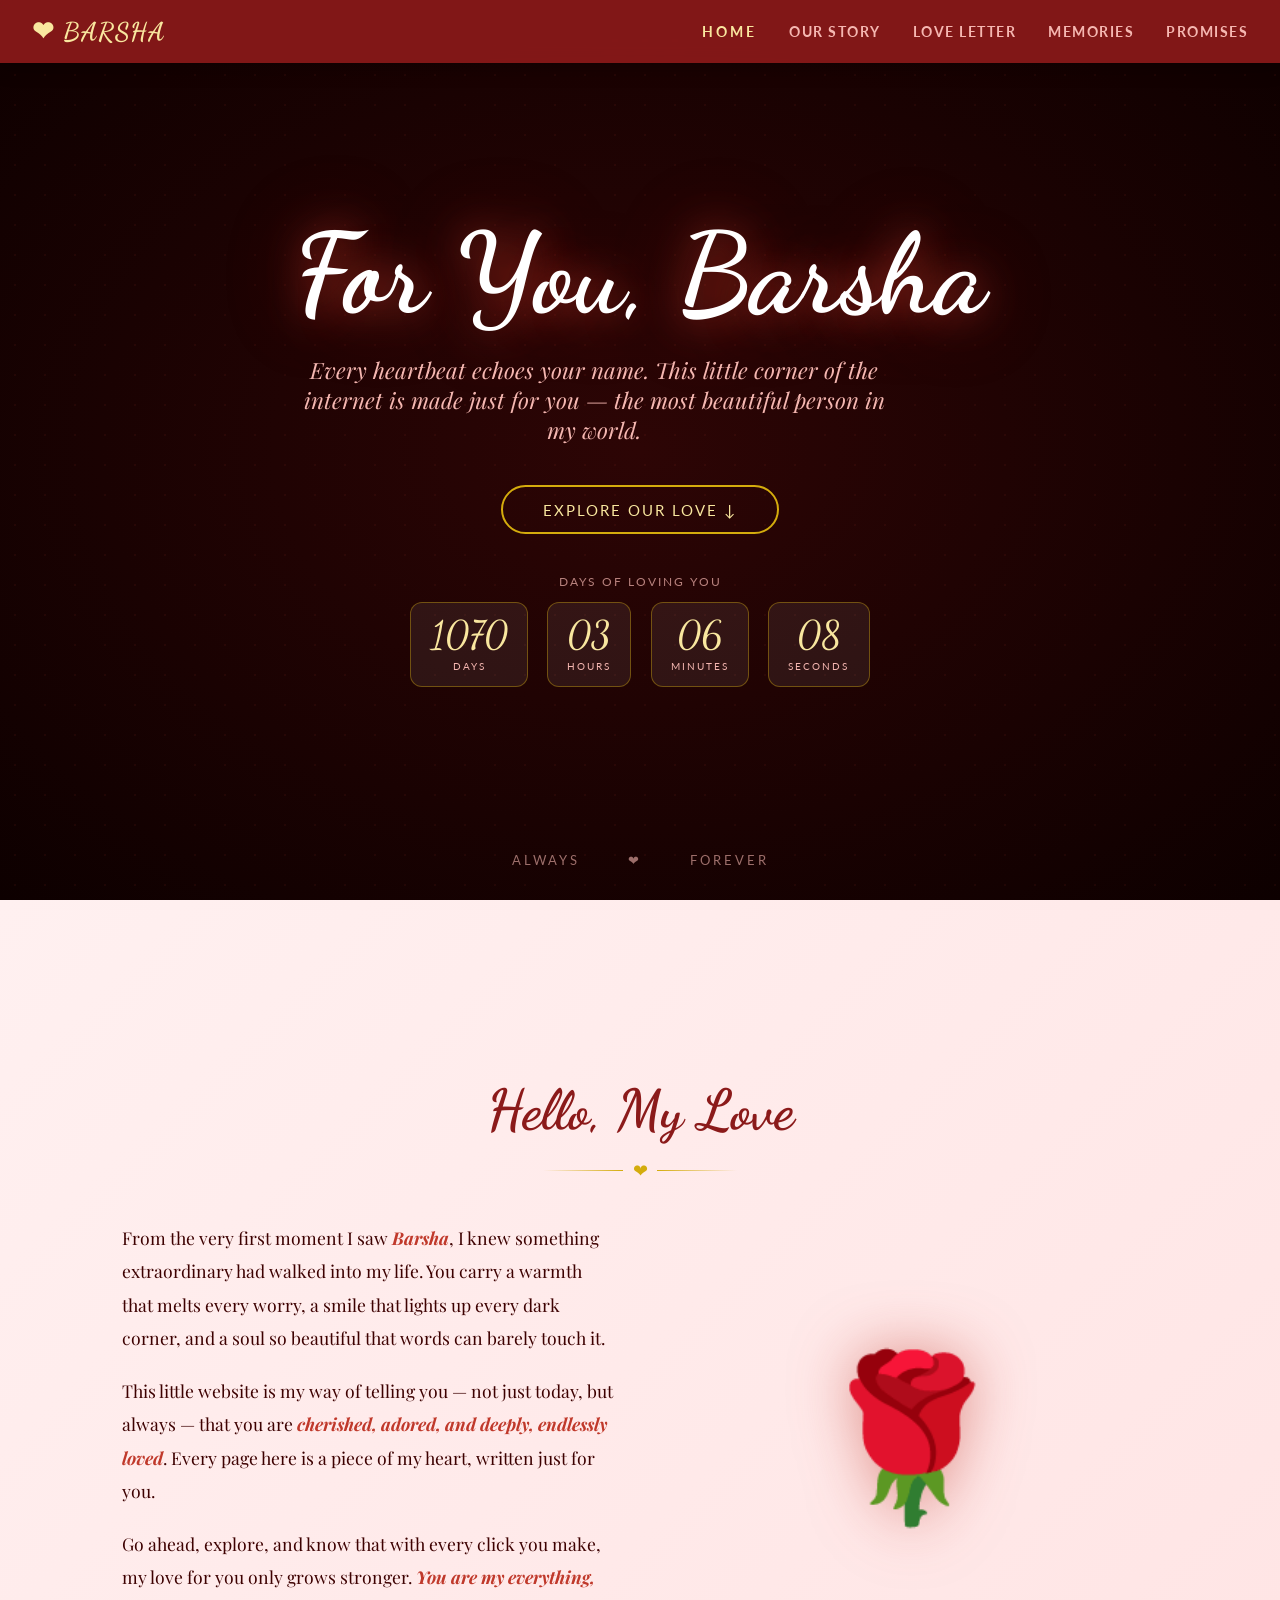
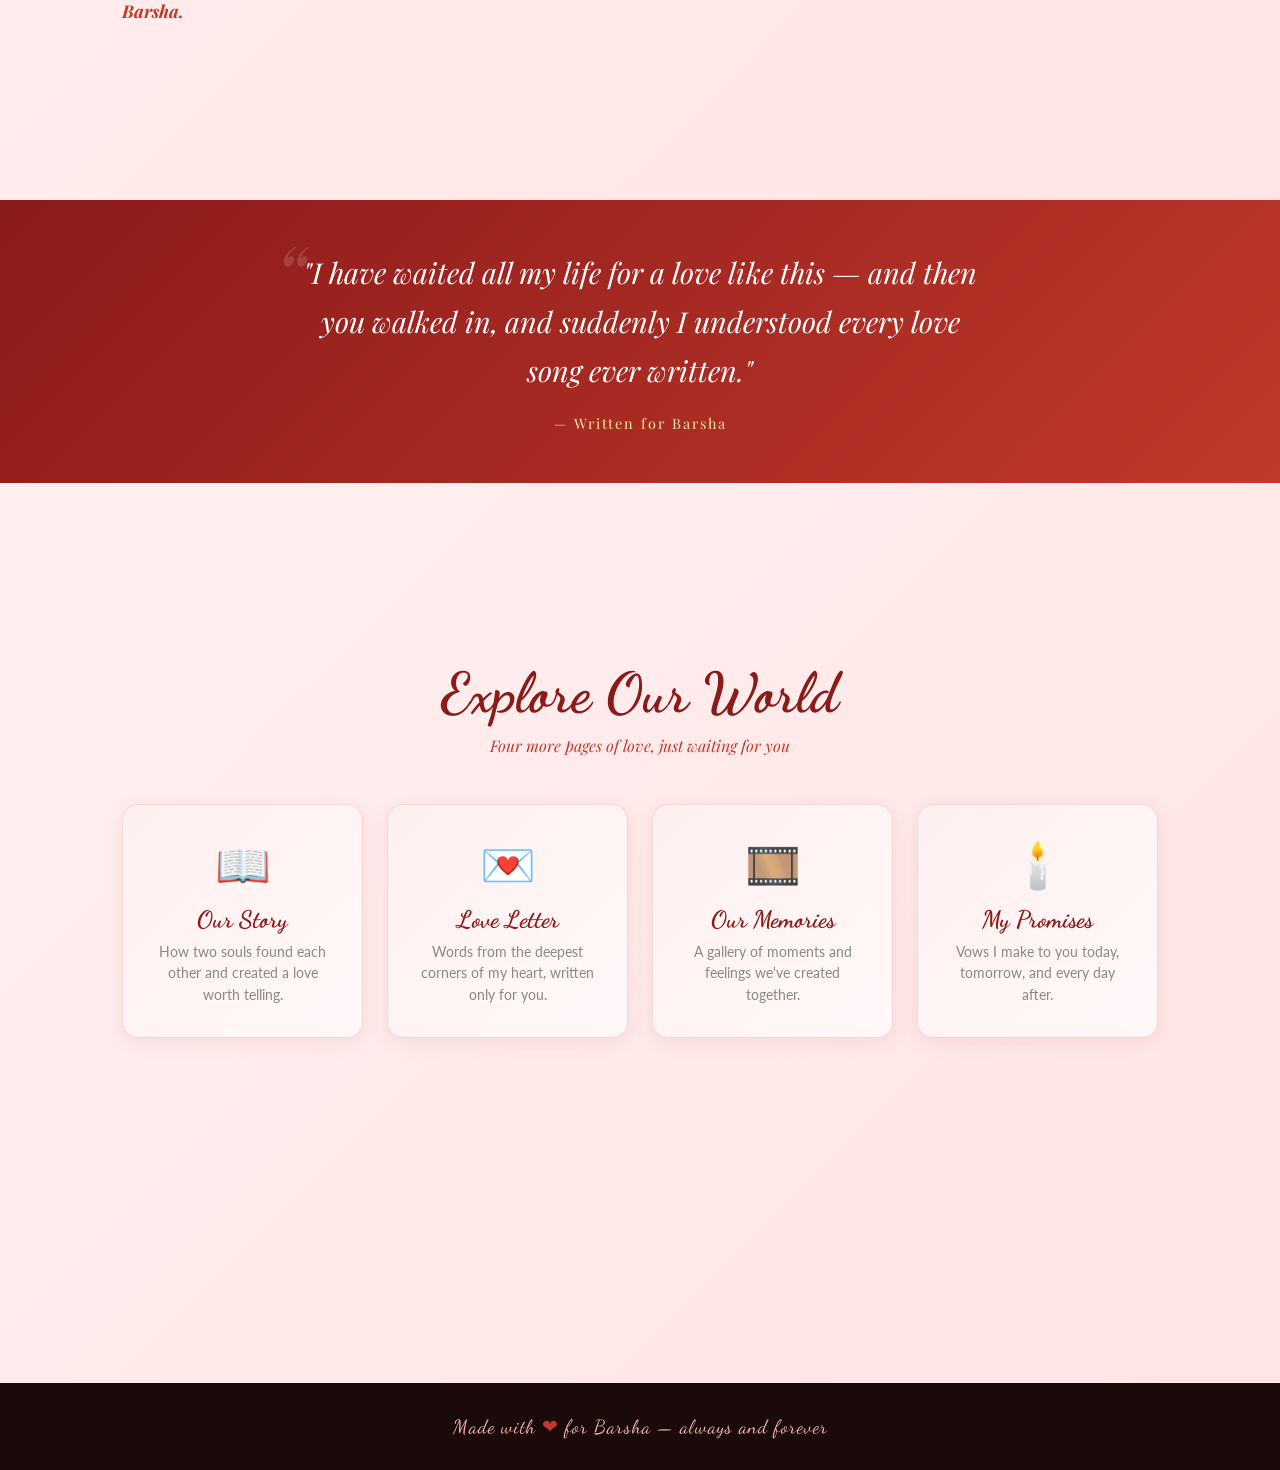
==== index.html @ e2875b76 "💖 Launch: A romantic website for Barsha" ====
﻿<!DOCTYPE html>
<html lang="en">
<head>
  <meta charset="UTF-8" />
  <meta name="viewport" content="width=device-width, initial-scale=1.0" />
  <title>For Barsha — With All My Love</title>
  <link rel="stylesheet" href="style.css" />
  <style>
    /* ── HOME PAGE SPECIFIC ── */
    .tagline-bar {
      position: absolute; bottom: 2rem; left: 0; right: 0;
      display: flex; justify-content: center; gap: 3rem; z-index: 3;
    }
    .tagline-bar span {
      color: rgba(245,183,177,0.6); font-size: .8rem; letter-spacing: 3px; text-transform: uppercase;
    }

    /* countdown */
    .countdown-wrap {
      margin-top: 2.5rem; animation: fadeInUp 1.5s ease both;
    }
    .countdown-grid {
      display: flex; gap: 1.2rem; justify-content: center; flex-wrap: wrap;
    }
    .count-box {
      background: rgba(255,255,255,0.07); border: 1px solid rgba(212,172,13,0.4);
      border-radius: 12px; padding: .8rem 1.2rem; text-align: center; min-width: 70px;
    }
    .count-num {
      font-family: "Dancing Script", cursive; font-size: 2.4rem; color: #F9E79F; display: block; line-height: 1;
    }
    .count-label { font-size: .65rem; letter-spacing: 2px; color: #F5B7B1; text-transform: uppercase; }

    /* intro section */
    .intro-grid {
      display: grid; grid-template-columns: 1fr 1fr; gap: 3rem; align-items: center;
    }
    .intro-text p {
      font-family: "Playfair Display", serif; font-size: 1.1rem; line-height: 1.9;
      color: #3D0000; margin-bottom: 1.2rem;
    }
    .intro-text p span { color: #C0392B; font-style: italic; font-weight: 700; }
    .rose-visual {
      display: flex; align-items: center; justify-content: center;
      font-size: 10rem; animation: pulse 3s ease-in-out infinite; filter: drop-shadow(0 0 30px rgba(192,57,43,0.5));
    }

    /* quote strip */
    .quote-strip {
      background: linear-gradient(135deg, #8B1A1A, #C0392B);
      padding: 3rem 2rem; text-align: center; margin: 0;
    }
    .quote-strip blockquote {
      font-family: "Playfair Display", serif; font-style: italic;
      font-size: clamp(1.2rem, 3vw, 1.8rem); color: #fff; max-width: 700px; margin: 0 auto;
      line-height: 1.7; position: relative;
    }
    .quote-strip blockquote::before { content: "\201C"; font-size: 5rem; color: rgba(255,255,255,0.15); position: absolute; top: -1rem; left: -1rem; line-height: 1; }
    .quote-strip cite { display: block; margin-top: 1rem; color: #F9E79F; font-style: normal; font-size: .9rem; letter-spacing: 2px; }

    /* nav links */
    .nav-cards {
      display: grid; grid-template-columns: repeat(auto-fit, minmax(220px, 1fr)); gap: 1.5rem;
    }
    .nav-card {
      background: linear-gradient(135deg, #fff0f0, #fff8f8); border-radius: 16px;
      padding: 2rem; text-align: center; border: 1px solid rgba(192,57,43,0.15);
      box-shadow: 0 4px 20px rgba(139,26,26,0.08); text-decoration: none;
      transition: transform .3s, box-shadow .3s; display: block;
    }
    .nav-card:hover { transform: translateY(-8px); box-shadow: 0 12px 40px rgba(139,26,26,0.18); }
    .nav-card .icon { font-size: 2.8rem; margin-bottom: .8rem; display: block; }
    .nav-card h3 { font-family: "Dancing Script", cursive; font-size: 1.5rem; color: #8B1A1A; margin-bottom: .4rem; }
    .nav-card p { font-size: .9rem; color: #888; line-height: 1.5; }

    @media (max-width: 768px) {
      .intro-grid { grid-template-columns: 1fr; }
      .rose-visual { font-size: 6rem; }
    }
  </style>
</head>
<body>

  <!-- Floating Hearts -->
  <div class="hearts-container" id="heartsContainer"></div>

  <!-- NAV -->
  <nav>
    <a href="index.html" class="logo">❤ Barsha</a>
    <a href="index.html" class="active">Home</a>
    <a href="story.html">Our Story</a>
    <a href="letter.html">Love Letter</a>
    <a href="memories.html">Memories</a>
    <a href="promises.html">Promises</a>
  </nav>

  <!-- HERO -->
  <section class="hero">
    <div class="hero-content">
      <h1>For You, Barsha</h1>
      <p>Every heartbeat echoes your name. This little corner of the internet is made just for you — the most beautiful person in my world.</p>
      <a href="story.html" class="hero-btn">Explore Our Love ↓</a>

      <div class="countdown-wrap">
        <div style="color:rgba(245,183,177,0.7);font-size:.75rem;letter-spacing:2px;text-transform:uppercase;margin-bottom:.8rem;">Days of loving you</div>
        <div class="countdown-grid" id="countdownGrid">
          <div class="count-box"><span class="count-num" id="days">—</span><span class="count-label">Days</span></div>
          <div class="count-box"><span class="count-num" id="hours">—</span><span class="count-label">Hours</span></div>
          <div class="count-box"><span class="count-num" id="minutes">—</span><span class="count-label">Minutes</span></div>
          <div class="count-box"><span class="count-num" id="seconds">—</span><span class="count-label">Seconds</span></div>
        </div>
      </div>
    </div>

    <div class="tagline-bar">
      <span>Always</span><span>❤</span><span>Forever</span>
    </div>
  </section>

  <!-- INTRO -->
  <section class="bg-rose">
    <div class="section">
      <h2 class="section-title reveal">Hello, My Love</h2>
      <div class="divider reveal">❤</div>
      <div class="intro-grid">
        <div class="intro-text reveal">
          <p>From the very first moment I saw <span>Barsha</span>, I knew something extraordinary had walked into my life. You carry a warmth that melts every worry, a smile that lights up every dark corner, and a soul so beautiful that words can barely touch it.</p>
          <p>This little website is my way of telling you — not just today, but always — that you are <span>cherished, adored, and deeply, endlessly loved</span>. Every page here is a piece of my heart, written just for you.</p>
          <p>Go ahead, explore, and know that with every click you make, my love for you only grows stronger. <span>You are my everything, Barsha.</span></p>
        </div>
        <div class="rose-visual reveal">🌹</div>
      </div>
    </div>
  </section>

  <!-- QUOTE -->
  <div class="quote-strip">
    <blockquote>
      "I have waited all my life for a love like this — and then you walked in, and suddenly I understood every love song ever written."
      <cite>— Written for Barsha</cite>
    </blockquote>
  </div>

  <!-- EXPLORE -->
  <section class="bg-rose">
    <div class="section">
      <h2 class="section-title reveal">Explore Our World</h2>
      <p class="section-sub reveal">Four more pages of love, just waiting for you</p>
      <div class="nav-cards">
        <a href="story.html" class="nav-card reveal">
          <span class="icon">📖</span>
          <h3>Our Story</h3>
          <p>How two souls found each other and created a love worth telling.</p>
        </a>
        <a href="letter.html" class="nav-card reveal">
          <span class="icon">💌</span>
          <h3>Love Letter</h3>
          <p>Words from the deepest corners of my heart, written only for you.</p>
        </a>
        <a href="memories.html" class="nav-card reveal">
          <span class="icon">🎞️</span>
          <h3>Our Memories</h3>
          <p>A gallery of moments and feelings we've created together.</p>
        </a>
        <a href="promises.html" class="nav-card reveal">
          <span class="icon">🕯️</span>
          <h3>My Promises</h3>
          <p>Vows I make to you today, tomorrow, and every day after.</p>
        </a>
      </div>
    </div>
  </section>

  <!-- FOOTER -->
  <footer>
    Made with <span>❤</span> for Barsha — always and forever
  </footer>

  <script>
    /* ── FLOATING HEARTS ── */
    const container = document.getElementById("heartsContainer");
    const emojis = ["❤️","💕","💗","💓","💖","🌹","💝","✨","💞","🌸"];
    function spawnHeart() {
      const el = document.createElement("div");
      el.className = "heart-particle";
      el.textContent = emojis[Math.floor(Math.random() * emojis.length)];
      el.style.left = Math.random() * 100 + "vw";
      el.style.fontSize = (.8 + Math.random() * 1.4) + "rem";
      const dur = 6 + Math.random() * 8;
      el.style.animationDuration = dur + "s";
      el.style.animationDelay = "0s";
      container.appendChild(el);
      setTimeout(() => el.remove(), dur * 1000);
    }
    setInterval(spawnHeart, 600);

    /* ── COUNTDOWN ── */
    // Change this date to your actual anniversary / start date
    const startDate = new Date("2024-01-01T00:00:00");
    function updateCountdown() {
      const now = new Date();
      const diff = now - startDate;
      if (diff < 0) return;
      const days    = Math.floor(diff / 86400000);
      const hours   = Math.floor((diff % 86400000) / 3600000);
      const minutes = Math.floor((diff % 3600000) / 60000);
      const seconds = Math.floor((diff % 60000) / 1000);
      document.getElementById("days").textContent    = String(days).padStart(3, "0");
      document.getElementById("hours").textContent   = String(hours).padStart(2, "0");
      document.getElementById("minutes").textContent = String(minutes).padStart(2, "0");
      document.getElementById("seconds").textContent = String(seconds).padStart(2, "0");
    }
    updateCountdown();
    setInterval(updateCountdown, 1000);

    /* ── SCROLL REVEAL ── */
    const reveals = document.querySelectorAll(".reveal");
    const obs = new IntersectionObserver(entries => {
      entries.forEach(e => { if (e.isIntersecting) { e.target.classList.add("visible"); } });
    }, { threshold: 0.15 });
    reveals.forEach(r => obs.observe(r));
  </script>
</body>
</html>
---- style.css ----
﻿/* =============================================
   LOVE FOR BARSHA — Shared Styles
   ============================================= */

@import url("https://fonts.googleapis.com/css2?family=Playfair+Display:ital,wght@0,400;0,700;1,400;1,700&family=Lato:wght@300;400;700&family=Dancing+Script:wght@400;700&display=swap");

:root {
  --deep-red:    #8B1A1A;
  --rose:        #C0392B;
  --blush:       #F5B7B1;
  --pink-light:  #FDE8E8;
  --gold:        #D4AC0D;
  --gold-light:  #F9E79F;
  --cream:       #FFF8F8;
  --dark:        #1A0A0A;
  --text:        #3D0000;
}

*, *::before, *::after { box-sizing: border-box; margin: 0; padding: 0; }
html { scroll-behavior: smooth; }

body {
  font-family: "Lato", sans-serif;
  background: var(--cream);
  color: var(--text);
  overflow-x: hidden;
  min-height: 100vh;
}

::-webkit-scrollbar { width: 6px; }
::-webkit-scrollbar-track { background: var(--pink-light); }
::-webkit-scrollbar-thumb { background: var(--rose); border-radius: 3px; }

/* NAV */
nav {
  position: fixed; top: 0; left: 0; right: 0; z-index: 1000;
  display: flex; justify-content: center; align-items: center; gap: 2rem;
  padding: 1rem 2rem;
  background: rgba(139,26,26,0.92);
  backdrop-filter: blur(10px);
  box-shadow: 0 2px 20px rgba(0,0,0,0.3);
}
nav .logo {
  font-family: "Dancing Script", cursive; font-size: 1.6rem;
  color: #F9E79F; text-decoration: none; margin-right: auto; letter-spacing: 1px;
}
nav a {
  color: #F5B7B1; text-decoration: none; font-size: 0.9rem;
  letter-spacing: 1.5px; text-transform: uppercase;
  transition: color .3s, letter-spacing .3s; font-weight: 700;
}
nav a:hover, nav a.active { color: #F9E79F; letter-spacing: 3px; }

/* HERO */
.hero {
  position: relative; height: 100vh;
  display: flex; flex-direction: column; align-items: center; justify-content: center;
  text-align: center; overflow: hidden;
  background: radial-gradient(ellipse at center, #2d0505 0%, #0d0000 100%);
}
.hero::before {
  content: ""; position: absolute; inset: 0;
  background-image: radial-gradient(circle, rgba(192,57,43,0.08) 1px, transparent 1px);
  background-size: 30px 30px;
  animation: bgDrift 40s linear infinite; pointer-events: none;
}
@keyframes bgDrift {
  from { background-position: 0 0; } to { background-position: 300px 300px; }
}
.hero-content { position: relative; z-index: 2; padding: 0 1rem; }
.hero h1 {
  font-family: "Dancing Script", cursive;
  font-size: clamp(3rem, 10vw, 7rem); color: #fff; line-height: 1.1;
  text-shadow: 0 0 40px rgba(192,57,43,0.8), 0 0 80px rgba(192,57,43,0.4);
  animation: fadeInUp .9s ease both;
}
.hero p {
  font-family: "Playfair Display", serif; font-style: italic;
  font-size: clamp(1rem, 2.5vw, 1.4rem); color: #F5B7B1;
  margin-top: 1.2rem; animation: fadeInUp 1.1s ease both; max-width: 600px;
}
.hero-btn {
  display: inline-block; margin-top: 2.5rem; padding: .85rem 2.5rem;
  background: transparent; border: 2px solid #D4AC0D; color: #F9E79F;
  font-family: "Lato", sans-serif; font-size: .95rem; letter-spacing: 2px;
  text-transform: uppercase; text-decoration: none; border-radius: 50px;
  transition: background .3s, color .3s, transform .2s;
  animation: fadeInUp 1.3s ease both; cursor: pointer;
}
.hero-btn:hover { background: #D4AC0D; color: #1A0A0A; transform: translateY(-3px); }

/* FLOATING HEARTS */
.hearts-container {
  position: fixed; top: 0; left: 0; width: 100%; height: 100%;
  pointer-events: none; z-index: 9999; overflow: hidden;
}
.heart-particle {
  position: absolute; bottom: -50px; font-size: 1.4rem;
  animation: floatHeart linear infinite; opacity: 0; user-select: none;
}
@keyframes floatHeart {
  0%   { transform: translateY(0) rotate(0deg);   opacity: 0; }
  10%  { opacity: .6; }
  90%  { opacity: .3; }
  100% { transform: translateY(-110vh) rotate(360deg); opacity: 0; }
}

/* SECTION */
.section { padding: 6rem 2rem; max-width: 1100px; margin: 0 auto; }
.section-title {
  font-family: "Dancing Script", cursive;
  font-size: clamp(2.2rem, 5vw, 3.5rem); color: #8B1A1A; text-align: center; margin-bottom: .5rem;
}
.section-sub {
  font-family: "Playfair Display", serif; font-style: italic;
  text-align: center; color: #C0392B; font-size: 1rem; margin-bottom: 3rem;
}
.divider {
  display: flex; align-items: center; justify-content: center;
  gap: .6rem; margin: 1rem 0 2.5rem; color: #D4AC0D; font-size: 1.1rem;
}
.divider::before, .divider::after {
  content: ""; display: block; height: 1px; width: 80px;
}
.divider::before { background: linear-gradient(to right, transparent, #D4AC0D); }
.divider::after  { background: linear-gradient(to left, transparent, #D4AC0D); }

/* CARD */
.card {
  background: #fff; border-radius: 16px;
  box-shadow: 0 8px 40px rgba(139,26,26,0.12); padding: 2rem;
  transition: transform .3s, box-shadow .3s;
}
.card:hover { transform: translateY(-6px); box-shadow: 0 16px 50px rgba(139,26,26,0.2); }

/* ANIMATIONS */
@keyframes fadeInUp {
  from { opacity: 0; transform: translateY(30px); } to { opacity: 1; transform: translateY(0); }
}
@keyframes fadeIn { from { opacity: 0; } to { opacity: 1; } }
@keyframes pulse { 0%, 100% { transform: scale(1); } 50% { transform: scale(1.08); } }

.reveal { opacity: 0; transform: translateY(40px); transition: opacity .7s ease, transform .7s ease; }
.reveal.visible { opacity: 1; transform: translateY(0); }

/* FOOTER */
footer {
  background: #1A0A0A; color: #F5B7B1; text-align: center; padding: 2rem;
  font-family: "Dancing Script", cursive; font-size: 1.2rem; letter-spacing: 1px;
}
footer span { color: #C0392B; }

/* BG VARIANTS */
.bg-rose { background: linear-gradient(135deg, #fff0f0 0%, #ffe4e4 100%); min-height: 100vh; padding-top: 80px; }
.bg-dark { background: linear-gradient(160deg, #1a0505 0%, #2d0a0a 60%, #1a0505 100%); min-height: 100vh; padding-top: 80px; color: #fff; }

/* RESPONSIVE */
@media (max-width: 768px) {
  nav { gap: 1rem; padding: .8rem 1rem; }
  nav .logo { font-size: 1.2rem; }
  nav a { font-size: .75rem; letter-spacing: 1px; }
  .section { padding: 4rem 1.2rem; }
}
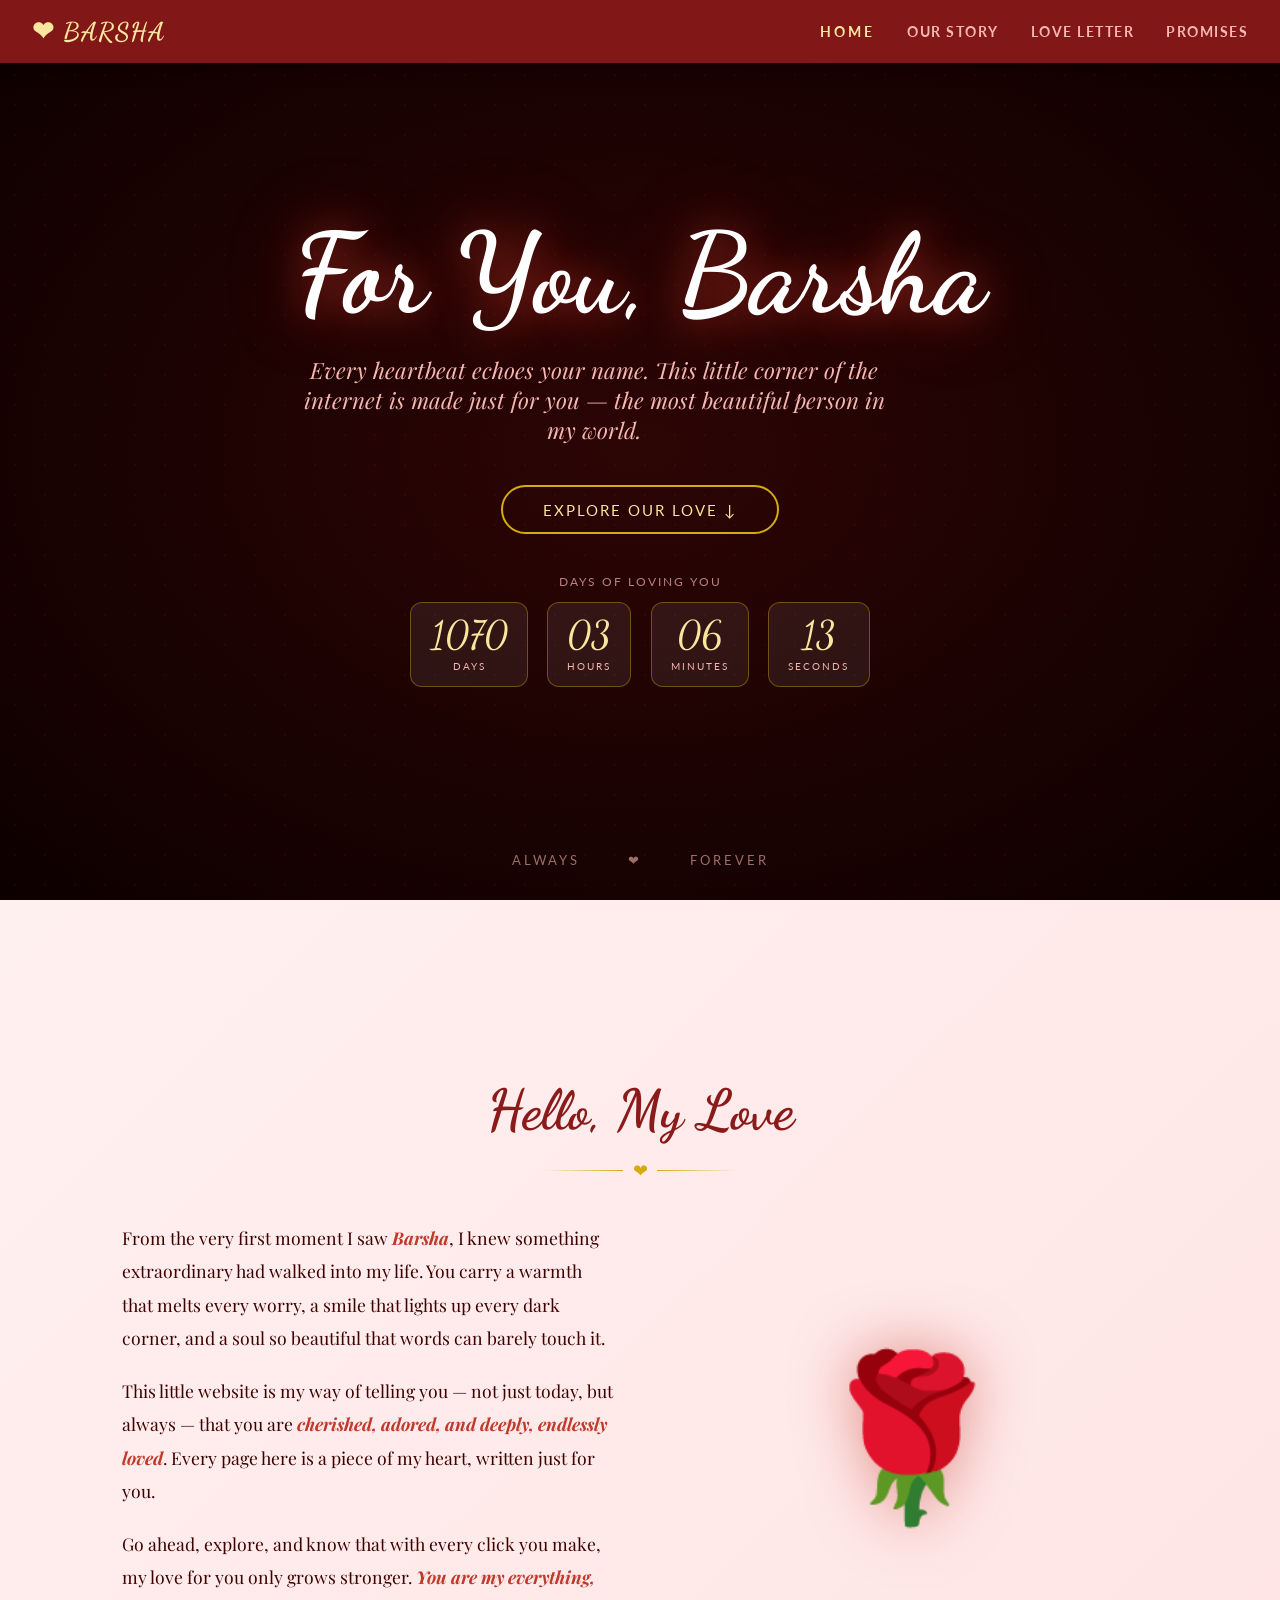
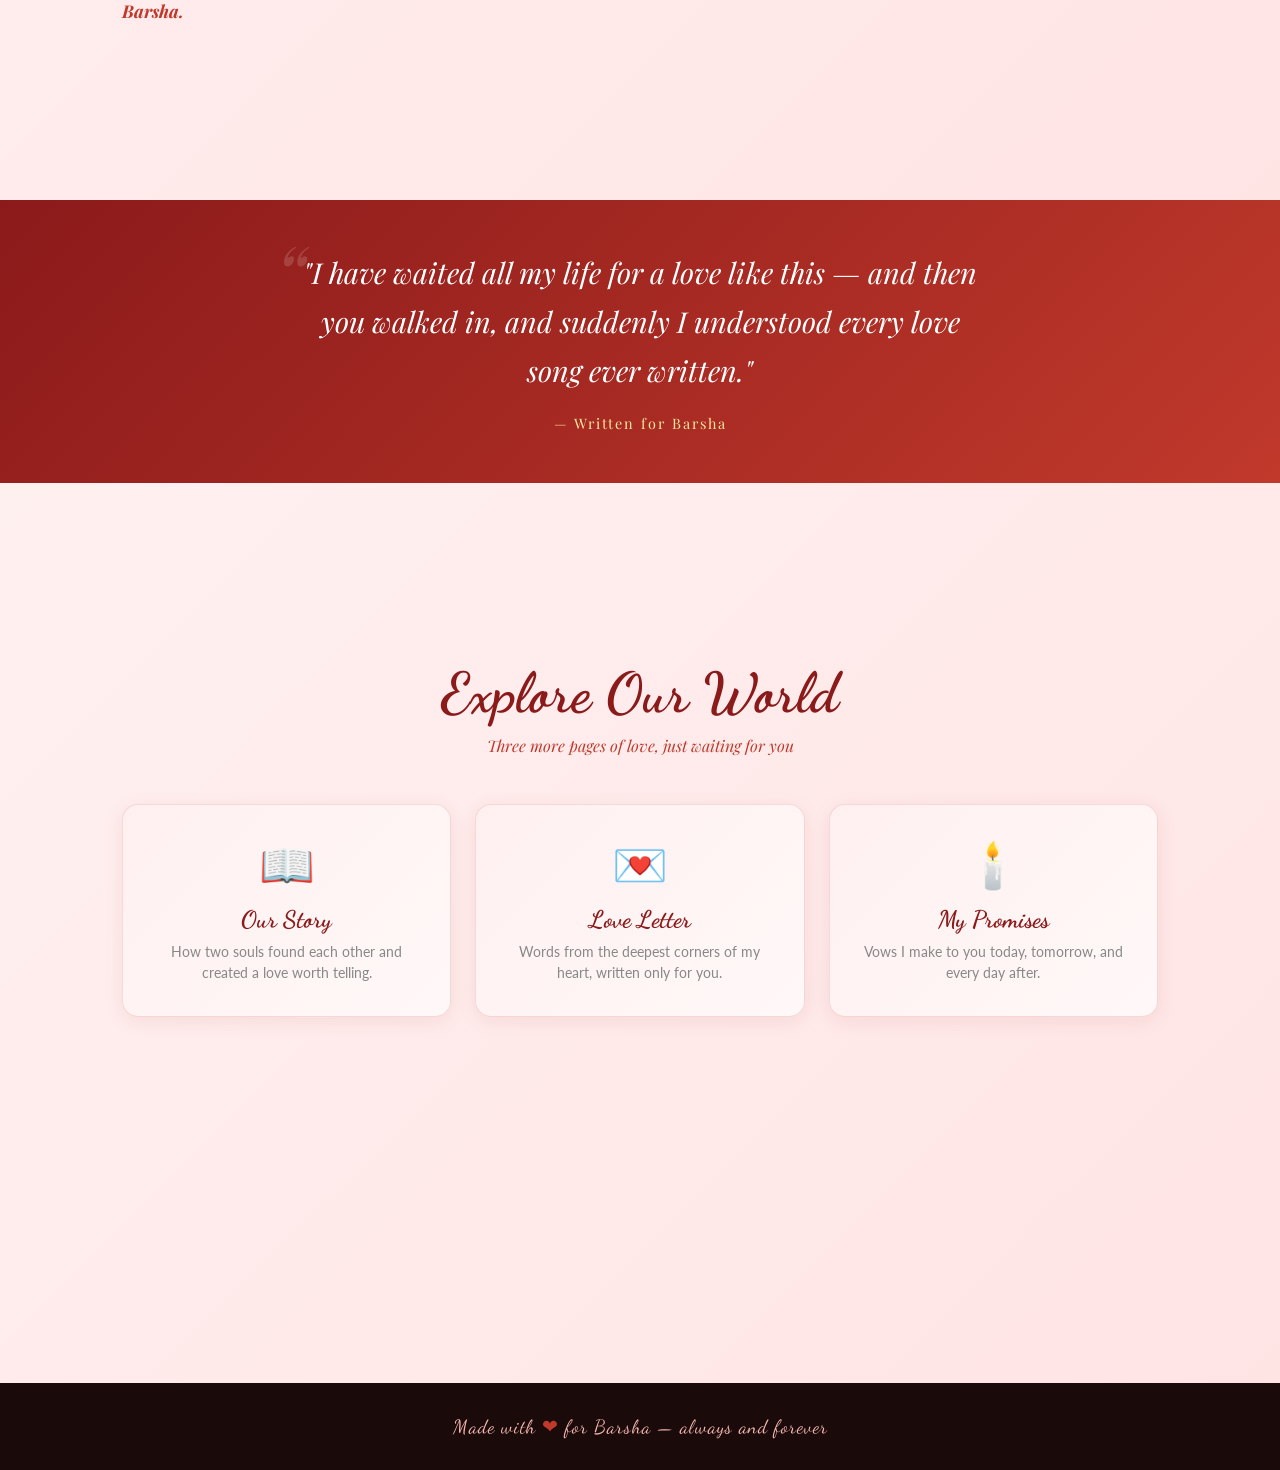
==== commit 1406e130: "Remove memories page and navigation links" ====
--- a/index.html
+++ b/index.html
@@ -1,4 +1,4 @@
-﻿<!DOCTYPE html>
+<!DOCTYPE html>
 <html lang="en">
 <head>
   <meta charset="UTF-8" />
@@ -90,7 +90,6 @@
     <a href="index.html" class="active">Home</a>
     <a href="story.html">Our Story</a>
     <a href="letter.html">Love Letter</a>
-    <a href="memories.html">Memories</a>
     <a href="promises.html">Promises</a>
   </nav>
 
@@ -145,7 +144,7 @@
   <section class="bg-rose">
     <div class="section">
       <h2 class="section-title reveal">Explore Our World</h2>
-      <p class="section-sub reveal">Four more pages of love, just waiting for you</p>
+      <p class="section-sub reveal">Three more pages of love, just waiting for you</p>
       <div class="nav-cards">
         <a href="story.html" class="nav-card reveal">
           <span class="icon">📖</span>
@@ -156,11 +155,6 @@
           <span class="icon">💌</span>
           <h3>Love Letter</h3>
           <p>Words from the deepest corners of my heart, written only for you.</p>
-        </a>
-        <a href="memories.html" class="nav-card reveal">
-          <span class="icon">🎞️</span>
-          <h3>Our Memories</h3>
-          <p>A gallery of moments and feelings we've created together.</p>
         </a>
         <a href="promises.html" class="nav-card reveal">
           <span class="icon">🕯️</span>
@@ -222,3 +216,4 @@
   </script>
 </body>
 </html>
+
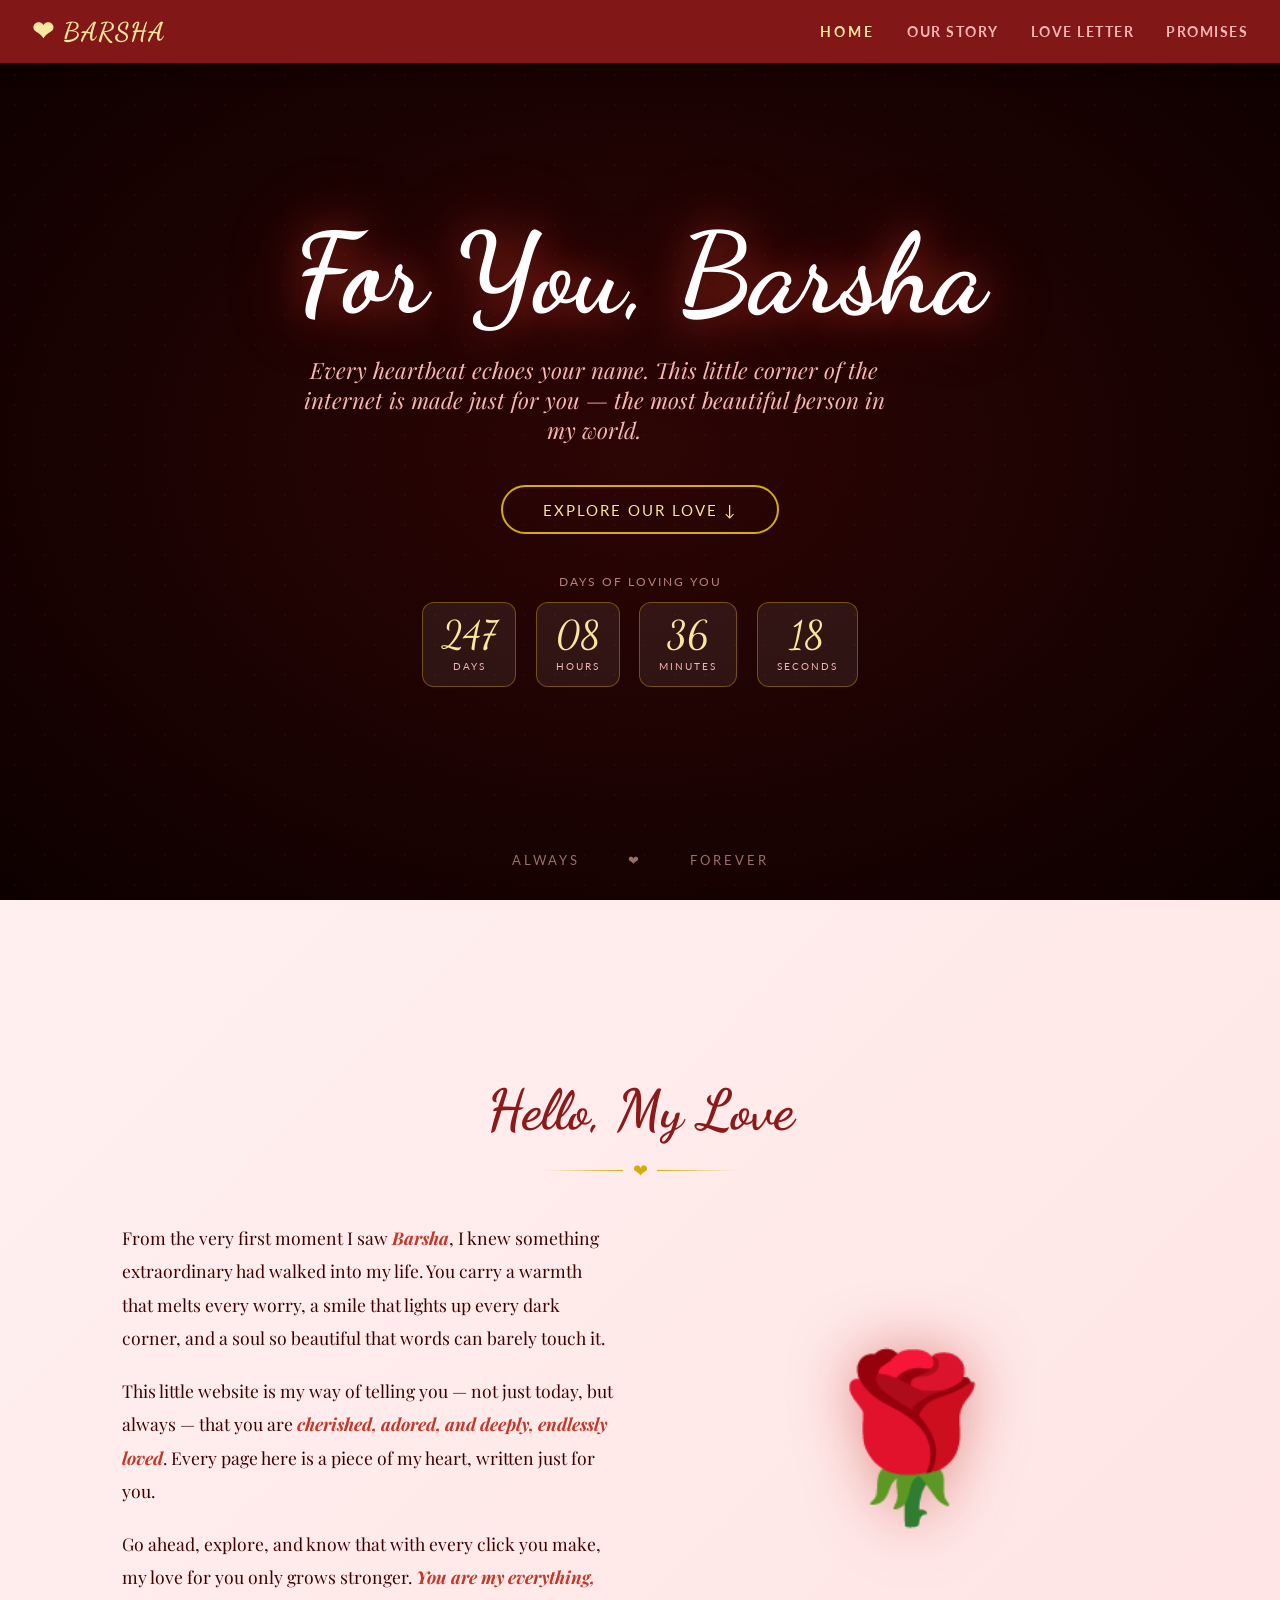
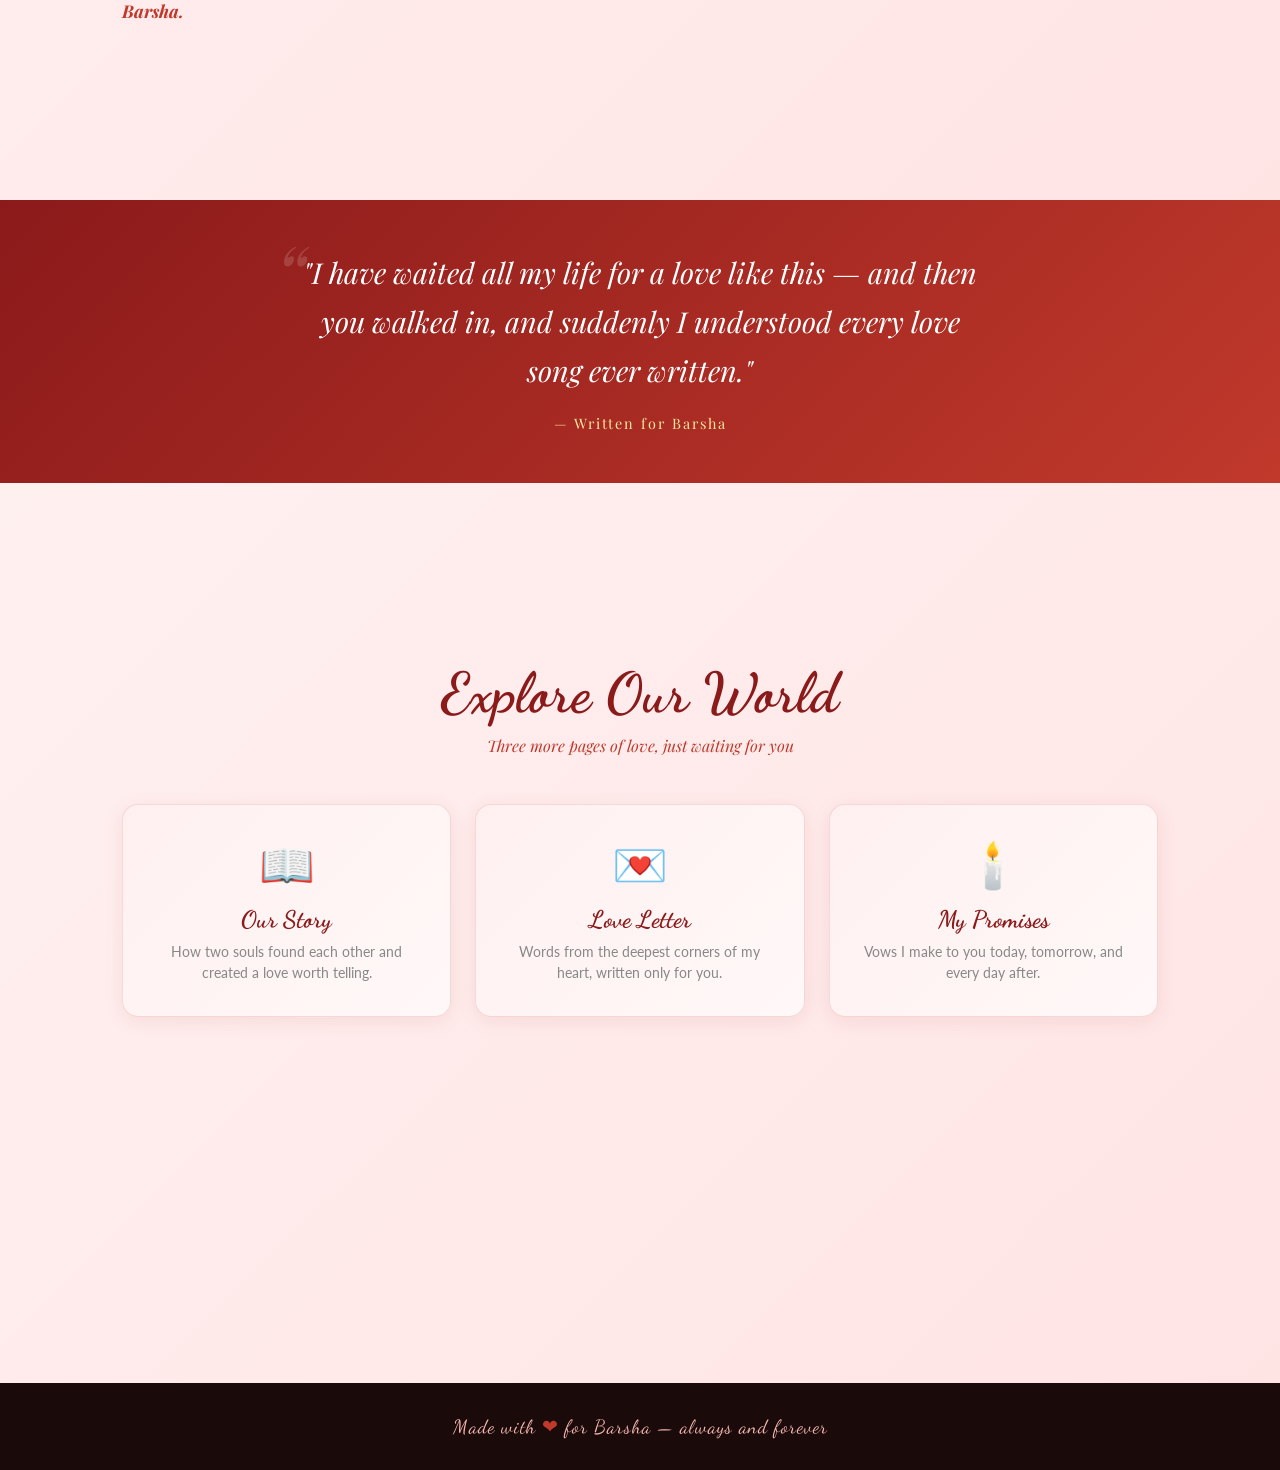
==== commit 419fcc5f: "Update Days of loving you timer to 162 days, 3 hrs, 20 min and ongoing seconds" ====
--- a/index.html
+++ b/index.html
@@ -189,8 +189,8 @@
     setInterval(spawnHeart, 600);
 
     /* ── COUNTDOWN ── */
-    // Change this date to your actual anniversary / start date
-    const startDate = new Date("2024-01-01T00:00:00");
+    // Start date matching 162 days, 3 hrs, 20 min and ongoing seconds
+    const startDate = new Date("2026-04-03T00:00:00+05:30");
     function updateCountdown() {
       const now = new Date();
       const diff = now - startDate;
